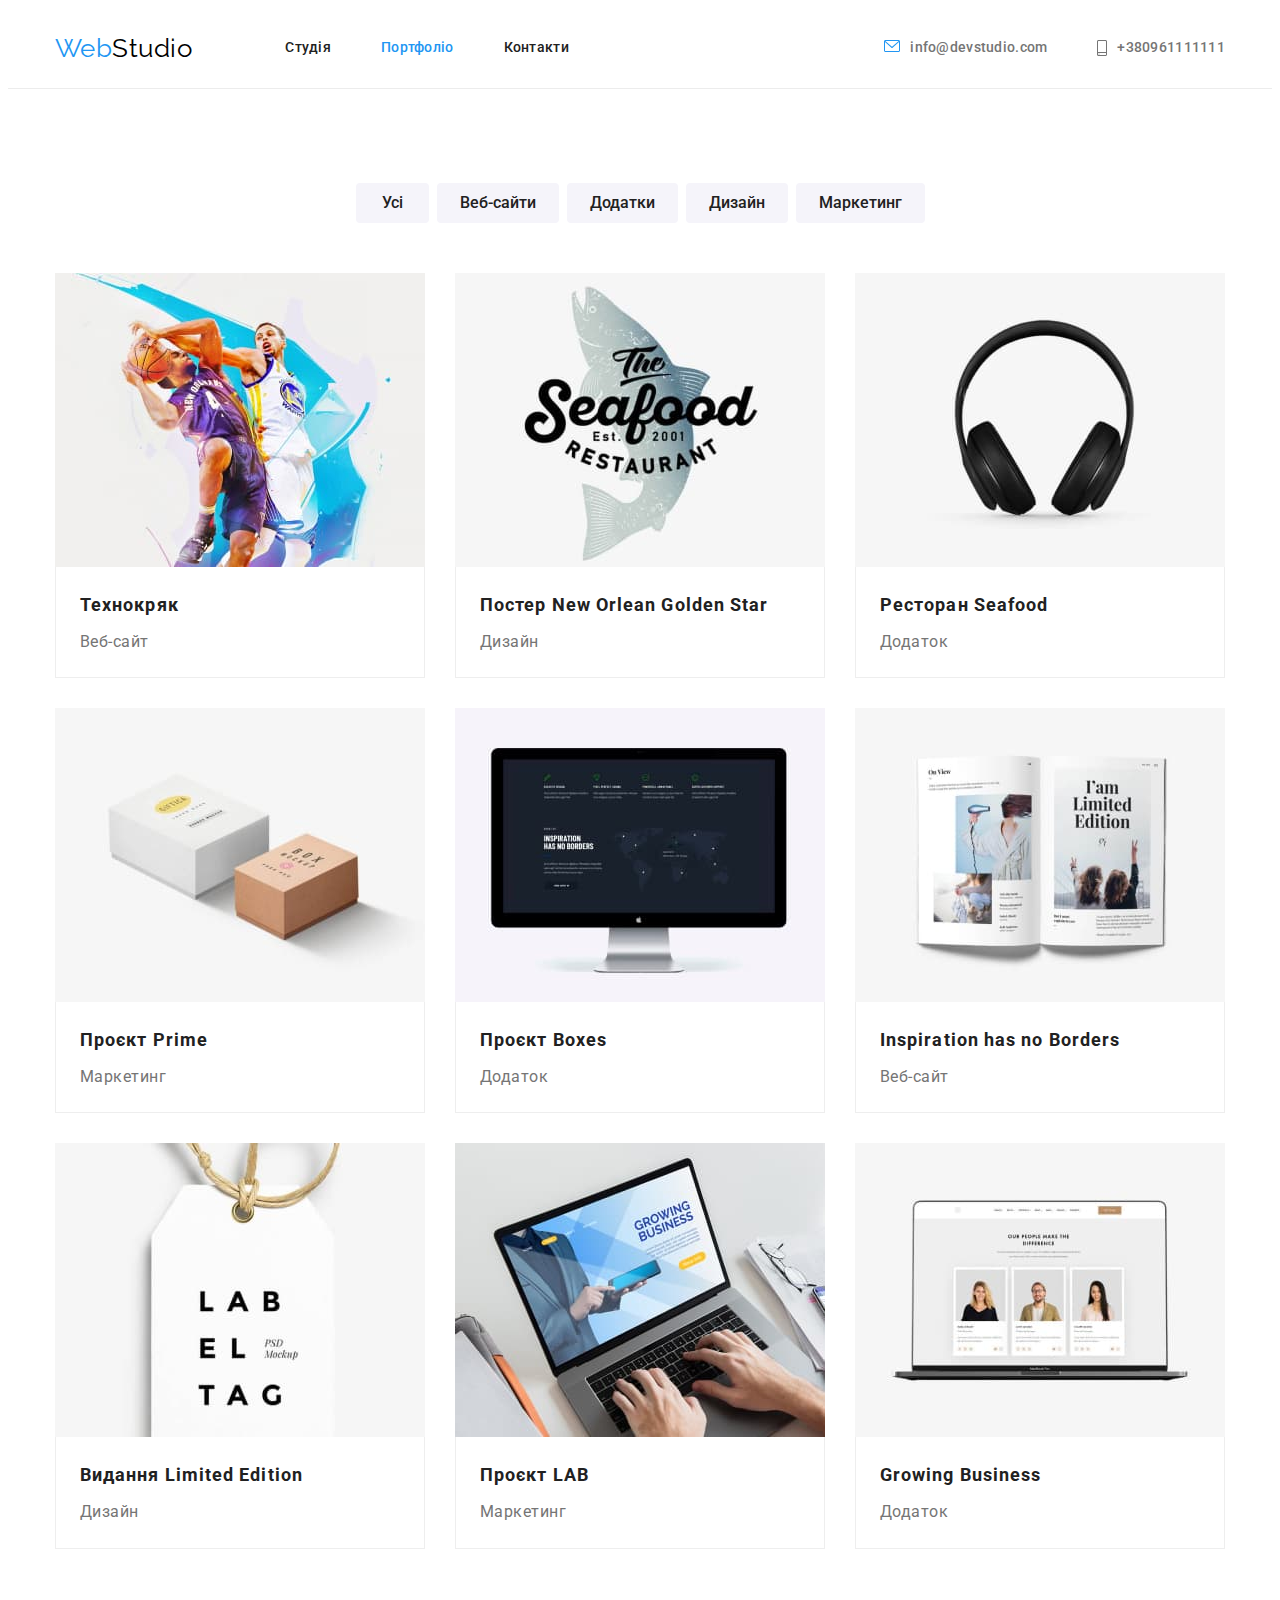
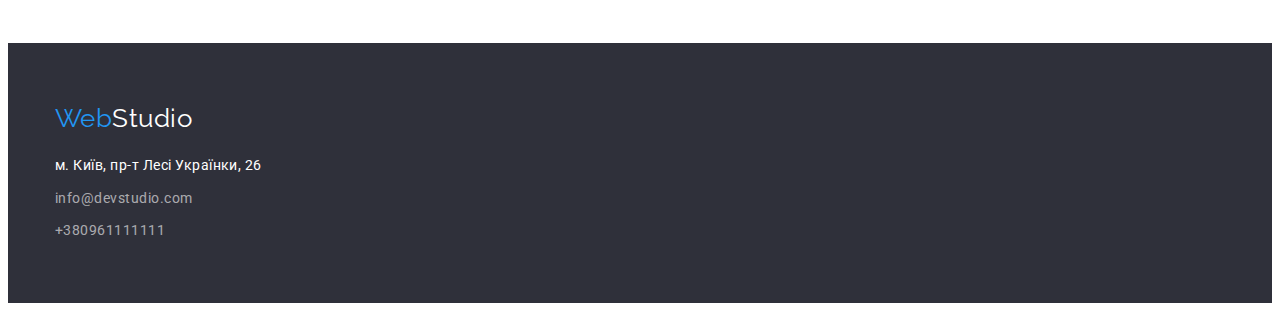
==== portfolio.html @ 6c6a5b40 "homework4 fix1" ====
<!DOCTYPE html>
<html lang="en">
  <head>
    <meta charset="UTF-8" />
    <meta http-equiv="X-UA-Compatible" content="IE=edge" />
    <meta name="viewport" content="width=device-width, initial-scale=1.0" />
    <title>Document</title>
    <link rel="preconnect" href="https://fonts.googleapis.com" />
    <link rel="preconnect" href="https://fonts.gstatic.com" crossorigin />
    <link
      href="https://fonts.googleapis.com/css2?family=Raleway:wght@700&family=Roboto:wght@400;500;700;900&display=swap"
      rel="stylesheet"
    />
    <link
      rel="stylesheet"
      href="https://cdnjs.cloudflare.com/ajax/libs/modern-normalize/1.1.0/modern-normalize.min.css"
      integrity="sha512-wpPYUAdjBVSE4KJnH1VR1HeZfpl1ub8YT/NKx4PuQ5NmX2tKuGu6U/JRp5y+Y8XG2tV+wKQpNHVUX03MfMFn9Q=="
      crossorigin="anonymous"
      referrerpolicy="no-referrer"
    />
    <link rel="stylesheet" href="./css/styles.css" />
  </head>
  <body>
    <header>
      <div class="container header-box">
        <nav class="flex-nav">
          <a href="" class="logo2"><span class="logo">Web</span>Studio</a>
          <ul class="site-nav list">
            <li class="item">
              <a href="./index.html" class="link">Студія</a>
            </li>
            <li class="item">
              <a href="./portfolio.html" class="link current">Портфоліо</a>
            </li>
            <li class="item"><a href="" class="link">Контакти</a></li>
          </ul>
        </nav>
        <ul class="contacts list">
          <li class="item">
            <a href="mailto:info@devstudio.com" class="contacts-link"
              >info@devstudio.com</a
            >
          </li>
          <li class="item">
            <a href="tel:+380961111111" class="contacts-link tel">+380961111111</a>
          </li>
        </ul>
      </div>
    </header>
    <main>
      <section class="section3">
        <div class="container">
          <h1 class="visually-hidden">Portfolio</h1>
          <ul class="section3-buttons list">
            <li class="item">
              <button type="button" class="section3-button">Усі</button>
            </li>
            <li class="item">
              <button type="button" class="section3-button">Веб-сайти</button>
            </li>
            <li class="item">
              <button type="button" class="section3-button">Додатки</button>
            </li>
            <li class="item">
              <button type="button" class="section3-button">Дизайн</button>
            </li>
            <li class="item">
              <button type="button" class="section3-button">Маркетинг</button>
            </li>
          </ul>
          <ul class="section3-cards list">
            <li class="item">
              <a href="" class="section3-link"
                ><img src="./images/img5/img1.jpg" alt="ноутбук" width="370" />
                <div class="section3-paddings">
                <h2 class="section3-title">Технокряк</h2>
                <p class="section3-text">Веб-сайт</p></a
              >
              </div>
            </li>
            <li class="item">
              <a href="" class="section3-link"
                ><img
                  src="./images/img5/img2.jpg"
                  alt="баскетбол"
                  width="370"
                />
                 <div class="section3-paddings">
                <h2 class="section3-title">Постер New Orlean Golden Star</h2>
                <p class="section3-text">Дизайн</p></a>
                </div>
            </li>
            <li class="item">
              <a href="" class="section3-link"
                ><img
                  src="./images/img5/img3.jpg"
                  alt="назва ресторану"
                  width="370"
                />
                 <div class="section3-paddings">
                <h2 class="section3-title">Ресторан Seafood</h2>
                <p class="section3-text">Додаток</p></a
              >
              </div>
            </li>
            <li class="item">
              <a href="" class="section3-link"
                ><img
                  src="./images/img5/img4.jpg"
                  alt="навушники"
                  width="370"
                />
                <div class="section3-paddings">
                <h2 class="section3-title">Проєкт Prime</h2>
                <p class="section3-text">Маркетинг</p></a
              >
              </div>
            </li>
            <li class="item">
              <a href="" class="section3-link"
                ><img src="./images/img5/img5.jpg" alt="коробки" width="370" />
                 <div class="section3-paddings">
                <h2 class="section3-title">Проєкт Boxes</h2>
                <p class="section3-text">Додаток</p></a
              >
              </div>
            </li>
            <li class="item">
              <a href="" class="section3-link"
                ><img src="./images/img5/img6.jpg" alt="монітор" width="370" />
                <div class="section3-paddings">
                <h2 class="section3-title">Inspiration has no Borders</h2>
                <p class="section3-text">Веб-сайт</p></a
              >
              </div>
            </li>
            <li class="item">
              <a href="" class="section3-link"
                ><img src="./images/img5/img7.jpg" alt="журнал" width="370" />
                 <div class="section3-paddings">
                <h2 class="section3-title">Видання Limited Edition</h2>
                <p class="section3-text">Дизайн</p></a
              >
              </div>
            </li>
            <li class="item">
              <a href="" class="section3-link"
                ><img src="./images/img5/img8.jpg" alt="бірка" width="370" />
                  <div class="section3-paddings">
                <h2 class="section3-title">Проєкт LAB</h2>
                <p class="section3-text">Маркетинг</p></a
              >
              </div>
            </li>
            <li class="item">
              <a href="" class="section3-link"
                ><img
                  src="./images/img5/img9.jpg"
                  alt="руки друкують"
                  width="370"
                />
                  <div class="section3-paddings">
                <h2 class="section3-title">Growing Business</h2>
                <p class="section3-text">Додаток</p></a
              >
              </div>
            </li>
          </ul>
        </div>
      </section>
    </main>
    <footer class="footer">
      <div class="container">
        <a href="" class="logo1"><span class="logo">Web</span>Studio</a>
        <address>
          <ul class="footer-list list">
            <li><p class="footer-text">м. Київ, пр-т Лесі Українки, 26</p></li>
            <li>
              <a href="mailto:info@devstudio.com" class="footer-mail"
                >info@devstudio.com</a
              >
            </li>
            <li>
              <a href="tel:+380961111111" class="footer-tel">+380961111111</a>
            </li>
          </ul>
        </address>
      </div>
    </footer>
  </body>
</html>
---- css/styles.css ----
html {
   box-sizing: border-box;
}
*,
*::before,
*::after {
   box-sizing: inherit;
}
.container {
   width: 1200px;
   padding-right: 15px;
   padding-left: 15px;
margin-left: auto;
margin-right: auto;
  
}

:root {
--primary-bc-color: #2F303A ;
--secondary-bc-color: #F5F5F5;
--third-bc-color: #F5F4FA;
--fourth-bc-color: #FFFFFF;
--primary-text-color: #212121;
--secondary-text-color: #757575;
--third-text-color: #FFFFFF;
--accent-color: #2196F3; }

body {
font-family: Roboto, sans-serif;
letter-spacing: 0.03em;
}
header {
    background-color: var(--fourth-bc-color) ; 
   border-bottom: 1px solid #ECECEC;
}
.header-box {
   display: flex;
   justify-content: space-between;
}
img {
   display: block;
   max-width: 100%;
   height: auto;
}

 .list  {
    list-style: none;
    margin: 0;
    padding: 0;
   }


 .button {
 color: var(--third-text-color);
background-color: var(--accent-color);
font-size: 16px;
 line-height: 1.9;
letter-spacing: 0.06em;
font-weight: 700;
padding: 10px 32px;
min-width: 216px;
border-radius: 4px;


 }
 .button {
   font-family: inherit;
  
 }
 .button:hover,
 .button:focus {
   color: black;
 }

 
 .site-nav {
   margin: 0;
   display: flex;
 
}
  .site-nav .item:not(:first-child) {
   margin-left: 50px;
  }
.site-nav .item:first-child {
   margin-left: 93px;
}
     
.site-nav .link.current {
    color: var(--accent-color);
 }
 
.site-nav .link {
   color: var(--primary-text-color);
   text-decoration: none;
   font-size: 14px;
   line-height: 1.14;
   letter-spacing: 0.02em;
   font-weight: 500;
   display: flex;
   padding-top: 32px;
   padding-bottom: 32px;

   }

.flex-nav {
   display: flex;
   align-items: center;
 
}
 
 .site-nav .link:hover,
.site-nav .link:focus
 {
color: var(--accent-color)
}
.contacts {
   display: flex;
}
 
.contacts .item + .item {
margin-left: 50px;
}

.contacts-link {
   display: flex;
   color: var(--secondary-text-color);
   text-decoration: none;
   font-size: 14px;
    line-height: 1.14;
    letter-spacing: 0.02em;
   font-weight: 500;
 padding-top:  32px;
 padding-bottom: 32px;
}

.contacts-link:hover,
.contacts-link:focus {
   color: var(--accent-color)
}
.contacts-link::before {
   content: '';
   width: 16px;
   height: 12px;
   margin-right: 10px;
   background-image: url(../images/envelope1.svg);
   background-size: contain;
}
.contacts-link.tel::before {
   content: '';
      width: 10px;
      height: 16px;
      margin-right: 10px;
      background-image: url(../images/smartphone.svg);
      background-size: contain;
   }
.logo {
 color: var(--accent-color);
 font-family: Raleway, sans-serif;
 text-decoration: none;
 font-size: 26px;
 line-height: 1.19;


}
.logo2 {
   color: #000;
   font-family: Raleway,sans-serif; 
   text-decoration: none;
   font-size: 26px;
   line-height: 1.19;
   padding-top: 24px ;
   padding-bottom: 24px;
   
  
 
}
.section1 {
   background-color: var(--primary-bc-color);
   text-align: center;
   padding-top: 200px;
      padding-bottom: 200px;
   }
.section1 {
   background-color: var(--primary-bc-color);
   max-width: 1600px;
   min-height: 600px;
   margin-left: auto;
   margin-right: auto;
   background-image: linear-gradient(to right, rgba(47, 48, 58, 0.4)
   rgba(47, 48, 58, 0.4));
   background-image: url(../images/Img6.jpg);
   background-repeat: no-repeat;
   background-position: center;
   background-size: cover;
}

   .section1-title {
  color: var(--third-text-color);
   font-size: 44px;
   line-height: 1.4;
   letter-spacing: 0.06em;
    text-transform: uppercase;
   font-weight: 900;
   margin-top: 0;
   margin-bottom: 30px;
   width: 700px;
   margin-left: auto;
   margin-right: auto;
  
  
   }
.section {
  background-color: var(--fourth-bc-color);
  padding-top: 94px;
padding-bottom: 94px;
}
.section.work {
   padding-top: 0;
}

.section-list {
   display: flex;
margin-top: 0;
margin-bottom: 0;

}
.section-list .item:not(:last-child) {
   margin-right: 30px;
}
.section-title {
   color: var(--primary-text-color);
   font-size: 36px;
   line-height: 1.17;
   text-align: center;
   font-weight: 700;
   text-align: center;
   margin-top: 0;
   margin-bottom: 50px;
}

.section-list1 {
   display: flex;
   margin-top: 0;
   margin-bottom: 0;
}

.section-list1 .item:not(:last-child) {
   margin-right: 30px;
}

.organization {
display: flex;
gap: 30px;
margin-bottom: 30px;
}
.organization-item {
width: calc((100%-90px)/4);
}
.organization-link {
display: block;
width: 270px;
height: 120px;
background-color: var(--third-bc-color);
border-radius: 4px;
}
.section-title1 {
  font-size: 14px;
    line-height: 1.14;
  text-transform: uppercase;
  margin-top: 0;
  margin-bottom: 10px;
  }    
      

    

.section-text {
   color: var(--secondary-text-color);
  font-size: 14px;
   line-height: 1.7;
  margin-top: 0;
  margin-bottom: 0;
   
    }

.section2 {
   background-color: var(--third-bc-color);
   padding-top: 94px;
   padding-bottom: 94px;
   
}
.section2-title {
   color: var(--primary-text-color);
   font-size: 36px;
   line-height: 1.17;
   text-align: center;
   font-weight: 700;
   text-align: center;
   margin-top: 0;
   margin-bottom: 50px;
}


.section2-team {
   color: var(--primary-text-color);
  font-size: 16px;
   line-height: 1.19;
   font-weight: 500;
   margin-top: 0;
    margin-bottom: 10px;
}
.section2-list > li {
   background-color: var(--fourth-bc-color);
}
.section2-list {
   display: flex;
   margin-top: 0;
   margin-bottom: 0;
}
.section2-list .item:not(:last-child) {
   margin-right: 30px;
}
.section2-text {
   color: var(--secondary-text-color);
   font-size: 16px;
   line-height: 1.19;
   margin-top: 0;
   margin-bottom: 0;
   
   }
 
.footer {
   background-color: var(--primary-bc-color);
padding-top: 60px;
padding-bottom: 60px;

}
.section2-hero {
   text-align: center;
   padding-top: 30px;
   padding-bottom: 30px;
   border-radius: 0px 0px 4px 4px;
   box-shadow: 0px 4px 4px rgba(0, 0, 0, 0.25);
}
  


.logo1 {
   display: inline-block;
   color: var(--third-text-color);
   font-family: Raleway, sans-serif;
      text-decoration: none;
      font-size: 26px;
       line-height: 1.19;
       margin-bottom: 20px;
       }

  .footer-text {
   color: var(--third-text-color);
  font-size: 14px;
   line-height: 1.7;
   font-style: normal;
   margin-top: 0;
 margin-bottom: 9px;
   
   }
.footer-mail {
   display: inline-block;
   color: rgba(255, 255, 255, 0.6);
    font-size: 14px;
    line-height: 1.7;
   text-decoration: none;
   font-style: normal;
   margin-bottom: 9px;
   
}
.footer-tel {
  display: inline-block;
   color: rgba(255, 255, 255, 0.6);
    font-size: 14px;
   line-height: 1.7;
   text-decoration: none;
   font-style: normal;

  }
.footer-mail:hover,
.footer-mail:focus {
   color: var(--accent-color);
  
}
.footer-tel:hover,
.footer-tel:focus {
   color: var(--accent-color)
}

.section3 {
   background-color: var(--fourth-bc-color);
   padding-top: 94px;
   padding-bottom: 94px;
}

.section3 .visually-hidden {
   position: absolute;
      white-space: nowrap;
      width: 1px;
      height: 1px;
      overflow: hidden;
      border: 0;
      padding: 0;
      clip: rect(0 0 0 0);
      clip-path: inset(50%);
      margin: -1px;
}
.section3-button {
font-family: inherit;
}
.section3-buttons {
   display: flex;
   justify-content: center;
}
.section3-buttons .item:not(:last-child) {
   margin-right: 8px;
}
.section3-button {
   color: var(--primary-text-color);
   background-color: var(--third-bc-color);
   font-size: 16px;
   line-height: 1.6;
   font-weight: 500;
   padding: 6px  22px;
   border-radius: 4px;
   min-width: 73px;
  border-style: none;
border: 1px solid transparent
   }
.section3-button:hover,
.section3-button:focus {
   color: var(--third-text-color);
   background-color: var(--accent-color);
}

 .section3-cards {
   margin-top: 0;
   margin-bottom: 0;

}
.section3-cards {
   display: flex;
   flex-wrap: wrap;
  }
.section3-cards .item {
   width: 370px;
   margin-right: 30px;
   margin-bottom: 30px;

}

.section3-cards .item:nth-child(3n) {
   margin-right: 0;
}
.section3-cards .item:nth-last-child(-n+3) {
   margin-bottom: 0;
}

.section3-buttons {
   margin-top: 0;
   margin-bottom: 50px;
}
.section3-title {
   color: var(--primary-text-color);
   font-size: 18px;
   line-height: 2;
   letter-spacing: 0.06em;
   margin-top: 0;
   margin-bottom: 4px;
    }

    .section3-text {
   color: var(--secondary-text-color);
   font-size: 16px;
   line-height: 1.9;
   margin-top: 0;
   margin-bottom: 0;
      }
 
 .section3-link {
   text-decoration: none;
}
.section3-paddings {
   padding: 20px 24px;
   border-right: 1px solid #EEEEEE;
   border-bottom: 1px solid #EEEEEE;
   border-left: 1px solid #EEEEEE;
}
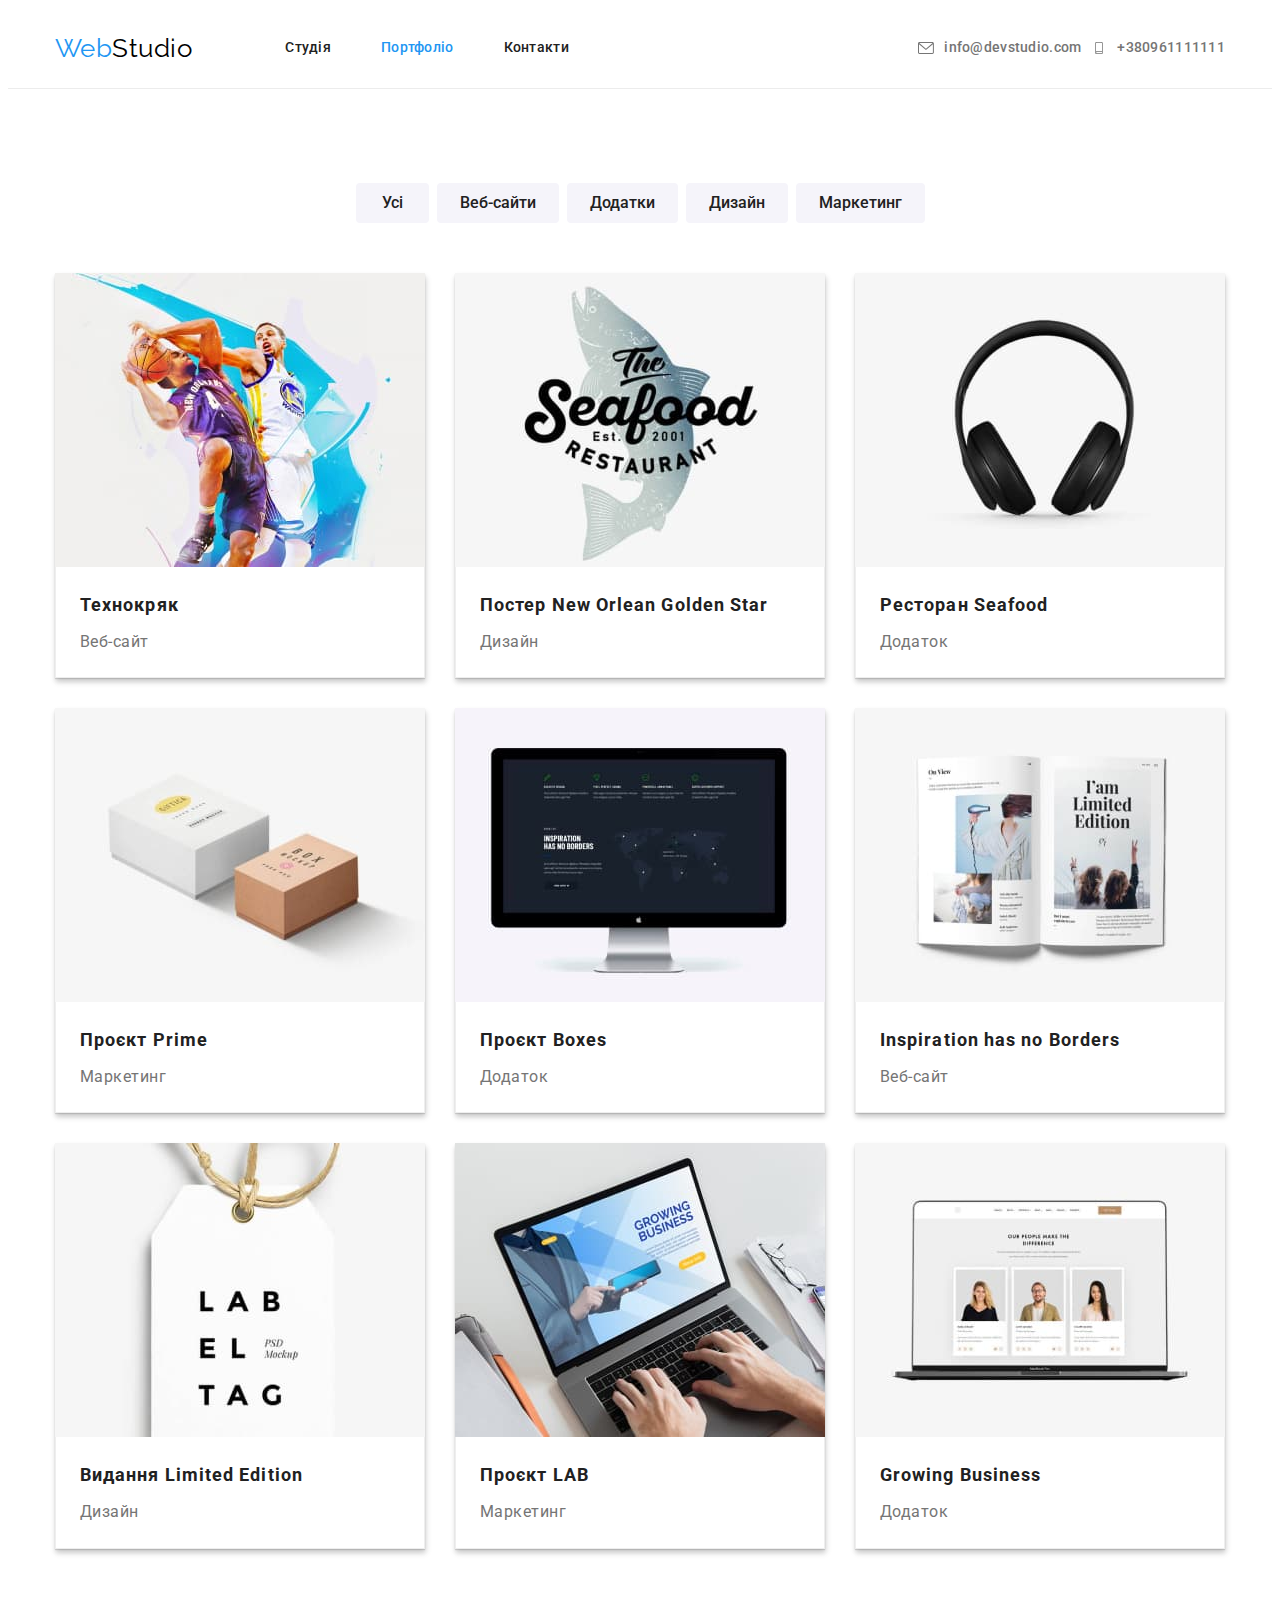
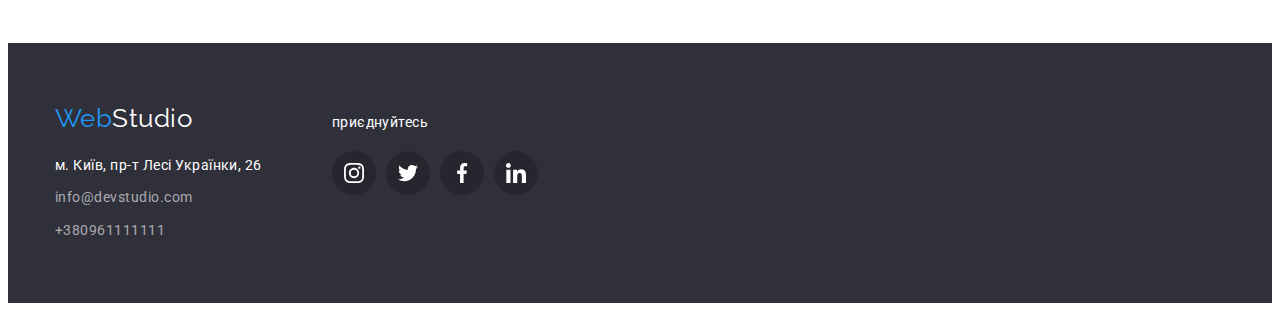
==== commit 1b4a1b9a: "homework4 fix4" ====
--- a/portfolio.html
+++ b/portfolio.html
@@ -36,11 +36,17 @@
           </ul>
         </nav>
         <ul class="contacts list">
+           <svg class="contact-icon" width="16" height="12">
+              <use href="./images/symbol-defs.svg#icon-envelope"></use>
+            </svg>
           <li class="item">
             <a href="mailto:info@devstudio.com" class="contacts-link"
               >info@devstudio.com</a
             >
           </li>
+            <svg class="contact-icon" width="16" height="12">
+              <use href="./images/symbol-defs.svg#icon-smartphone1"></use>
+            </svg>
           <li class="item">
             <a href="tel:+380961111111" class="contacts-link tel">+380961111111</a>
           </li>
@@ -170,7 +176,8 @@
       </section>
     </main>
     <footer class="footer">
-      <div class="container">
+      <div class="container soc-footer">
+        <div>
         <a href="" class="logo1"><span class="logo">Web</span>Studio</a>
         <address>
           <ul class="footer-list list">
@@ -184,7 +191,29 @@
               <a href="tel:+380961111111" class="footer-tel">+380961111111</a>
             </li>
           </ul>
-        </address>
+         </address>
+        </div>
+         <div>
+          <p class="footer-text2">приєднуйтесь</p>
+          <ul class="soc-list2 list">
+            <li class="soc-item2"><a href="" class="soc-link2"> <svg class="soc-icon2" width="20" height="20">
+                        <use
+                          href="./images/symbol-defs.svg#icon-instagram"
+                        ></use></svg></a></li>
+            <li class="soc-item2"><a href="" class="soc-link2"><svg class="soc-icon2" width="20" height="20">
+                        <use
+                          href="./images/symbol-defs.svg#icon-twitter"
+                        ></use></svg></a></li>
+            <li class="soc-item2"><a href="" class="soc-link2"><svg class="soc-icon2" width="20" height="20">
+                        <use
+                          href="./images/symbol-defs.svg#icon-facebook"
+                        ></use></svg></a></li>
+            <li class="soc-item2"><a href="" class="soc-link2"><svg class="soc-icon2" width="20" height="20">
+                        <use
+                          href="./images/symbol-defs.svg#icon-linkedin"
+                        ></use></svg></a></li>
+          </ul>
+          </div>
       </div>
     </footer>
   </body>
--- a/css/styles.css
+++ b/css/styles.css
@@ -59,8 +59,9 @@
 font-weight: 700;
 padding: 10px 32px;
 min-width: 216px;
+border: none;
 border-radius: 4px;
-
+cursor: pointer;
 
  }
  .button {
@@ -115,12 +116,18 @@
 }
 .contacts {
    display: flex;
-}
- 
+   align-items: center;
+   gap: 10px;
+}
 .contacts .item + .item {
 margin-left: 50px;
 }
-
+.contact-icon {
+   fill: #757575;
+}
+.contact-icon:hover {
+fill: var(--accent-color);
+}
 .contacts-link {
    display: flex;
    color: var(--secondary-text-color);
@@ -131,28 +138,19 @@
    font-weight: 500;
  padding-top:  32px;
  padding-bottom: 32px;
-}
+
+}
+
 
 .contacts-link:hover,
 .contacts-link:focus {
-   color: var(--accent-color)
-}
-.contacts-link::before {
-   content: '';
-   width: 16px;
-   height: 12px;
-   margin-right: 10px;
-   background-image: url(../images/envelope1.svg);
-   background-size: contain;
-}
-.contacts-link.tel::before {
-   content: '';
-      width: 10px;
-      height: 16px;
-      margin-right: 10px;
-      background-image: url(../images/smartphone.svg);
-      background-size: contain;
-   }
+ color: var(--accent-color);
+ 
+ 
+}
+
+
+
 .logo {
  color: var(--accent-color);
  font-family: Raleway, sans-serif;
@@ -181,12 +179,11 @@
       padding-bottom: 200px;
    }
 .section1 {
-   background-color: var(--primary-bc-color);
-   max-width: 1600px;
+    max-width: 1600px;
    min-height: 600px;
    margin-left: auto;
    margin-right: auto;
-   background-image: linear-gradient(to right, rgba(47, 48, 58, 0.4)
+   background-image: linear-gradient(to right, rgba(47, 48, 58, 0.4),
    rgba(47, 48, 58, 0.4));
    background-image: url(../images/Img6.jpg);
    background-repeat: no-repeat;
@@ -254,10 +251,12 @@
 margin-bottom: 30px;
 }
 .organization-item {
-width: calc((100%-90px)/4);
-}
-.organization-link {
-display: block;
+flex-basis: calc((100%-90px)/4);
+}
+.organization-item {
+display: flex;
+justify-content: center;
+align-items: center;
 width: 270px;
 height: 120px;
 background-color: var(--third-bc-color);
@@ -289,6 +288,31 @@
    padding-bottom: 94px;
    
 }
+.soc-list {
+display: flex;
+   gap: 10px;
+   margin-top: 16px;
+   justify-content: center;
+}
+
+.soc-link {
+display: flex;
+width: 44px;
+ height: 44px;
+border-radius: 50px;
+align-items: center;
+justify-content: center;
+color: #AFB1B8;
+}
+.soc-icon {
+   fill: currentColor;
+}
+.soc-link:hover,
+.soc-link:focus {
+   background-color: var(--accent-color);
+   color: #FFFFFF;
+}
+
 .section2-title {
    color: var(--primary-text-color);
    font-size: 36px;
@@ -326,15 +350,76 @@
    line-height: 1.19;
    margin-top: 0;
    margin-bottom: 0;
+   }
+   .section .clients {
+      padding-top: 0;
+}
+.clients-list {
+display: flex;
+gap: 30px;
+}
+ .clients-item {
+  flex-basis: calc((100% - 150px) / 6);
+ }
+  .clients-link {
+   display: flex;
+      justify-content: center;
+      align-items: center;
+      width: 170px;
+      height: 92px;
+      border: 1px solid #AFB1B8;
+      border-radius: 4px;
+     color: #AFB1B8;
+  }
+.clients-icon {
+   fill: currentColor;
+}
+.clients-link:hover,
+.clients-link:focus {
+border-color: var(--accent-color);
+color: var(--accent-color);
+}
+
+
    
-   }
- 
+
+  
+
 .footer {
-   background-color: var(--primary-bc-color);
+ background-color: var(--primary-bc-color);
 padding-top: 60px;
 padding-bottom: 60px;
 
 }
+
+.soc-footer {
+   display: flex;
+   align-items: baseline;
+   gap: 70px;
+}
+
+
+.soc-list2 {
+display: flex;
+gap: 10px;
+
+}
+.soc-link2 {
+   display: flex;
+width: 44px;
+   height: 44px;
+margin-top: 20px;
+border-radius: 50px;
+fill: var(--third-text-color);
+background-color: rgba(0, 0, 0, 0.2);
+justify-content: center;
+align-items: center;
+}
+.soc-link2:hover,
+.soc-link2:focus {
+background-color: var(--accent-color);
+}
+
 .section2-hero {
    text-align: center;
    padding-top: 30px;
@@ -342,10 +427,7 @@
    border-radius: 0px 0px 4px 4px;
    box-shadow: 0px 4px 4px rgba(0, 0, 0, 0.25);
 }
-  
-
-
-.logo1 {
+  .logo1 {
    display: inline-block;
    color: var(--third-text-color);
    font-family: Raleway, sans-serif;
@@ -362,8 +444,18 @@
    font-style: normal;
    margin-top: 0;
  margin-bottom: 9px;
-   
-   }
+   }
+   .footer-text2 {
+      color: var(--third-text-color);
+     font-size: 14px;
+      line-height: 1.14;
+      font-style: normal;
+      letter-spacing: 0.03em;
+      margin-top: 0;
+      margin-bottom: 0;
+    
+   }
+ 
 .footer-mail {
    display: inline-block;
    color: rgba(255, 255, 255, 0.6);
@@ -485,10 +577,14 @@
  
  .section3-link {
    text-decoration: none;
+   
 }
 .section3-paddings {
    padding: 20px 24px;
    border-right: 1px solid #EEEEEE;
    border-bottom: 1px solid #EEEEEE;
    border-left: 1px solid #EEEEEE;
-}+   }
+   .section3-cards .item {
+      box-shadow: 0px 1px 1px rgba(0, 0, 0, 0.12), 0px 4px 4px rgba(0, 0, 0, 0.06), 1px 4px 6px rgba(0, 0, 0, 0.16);
+   }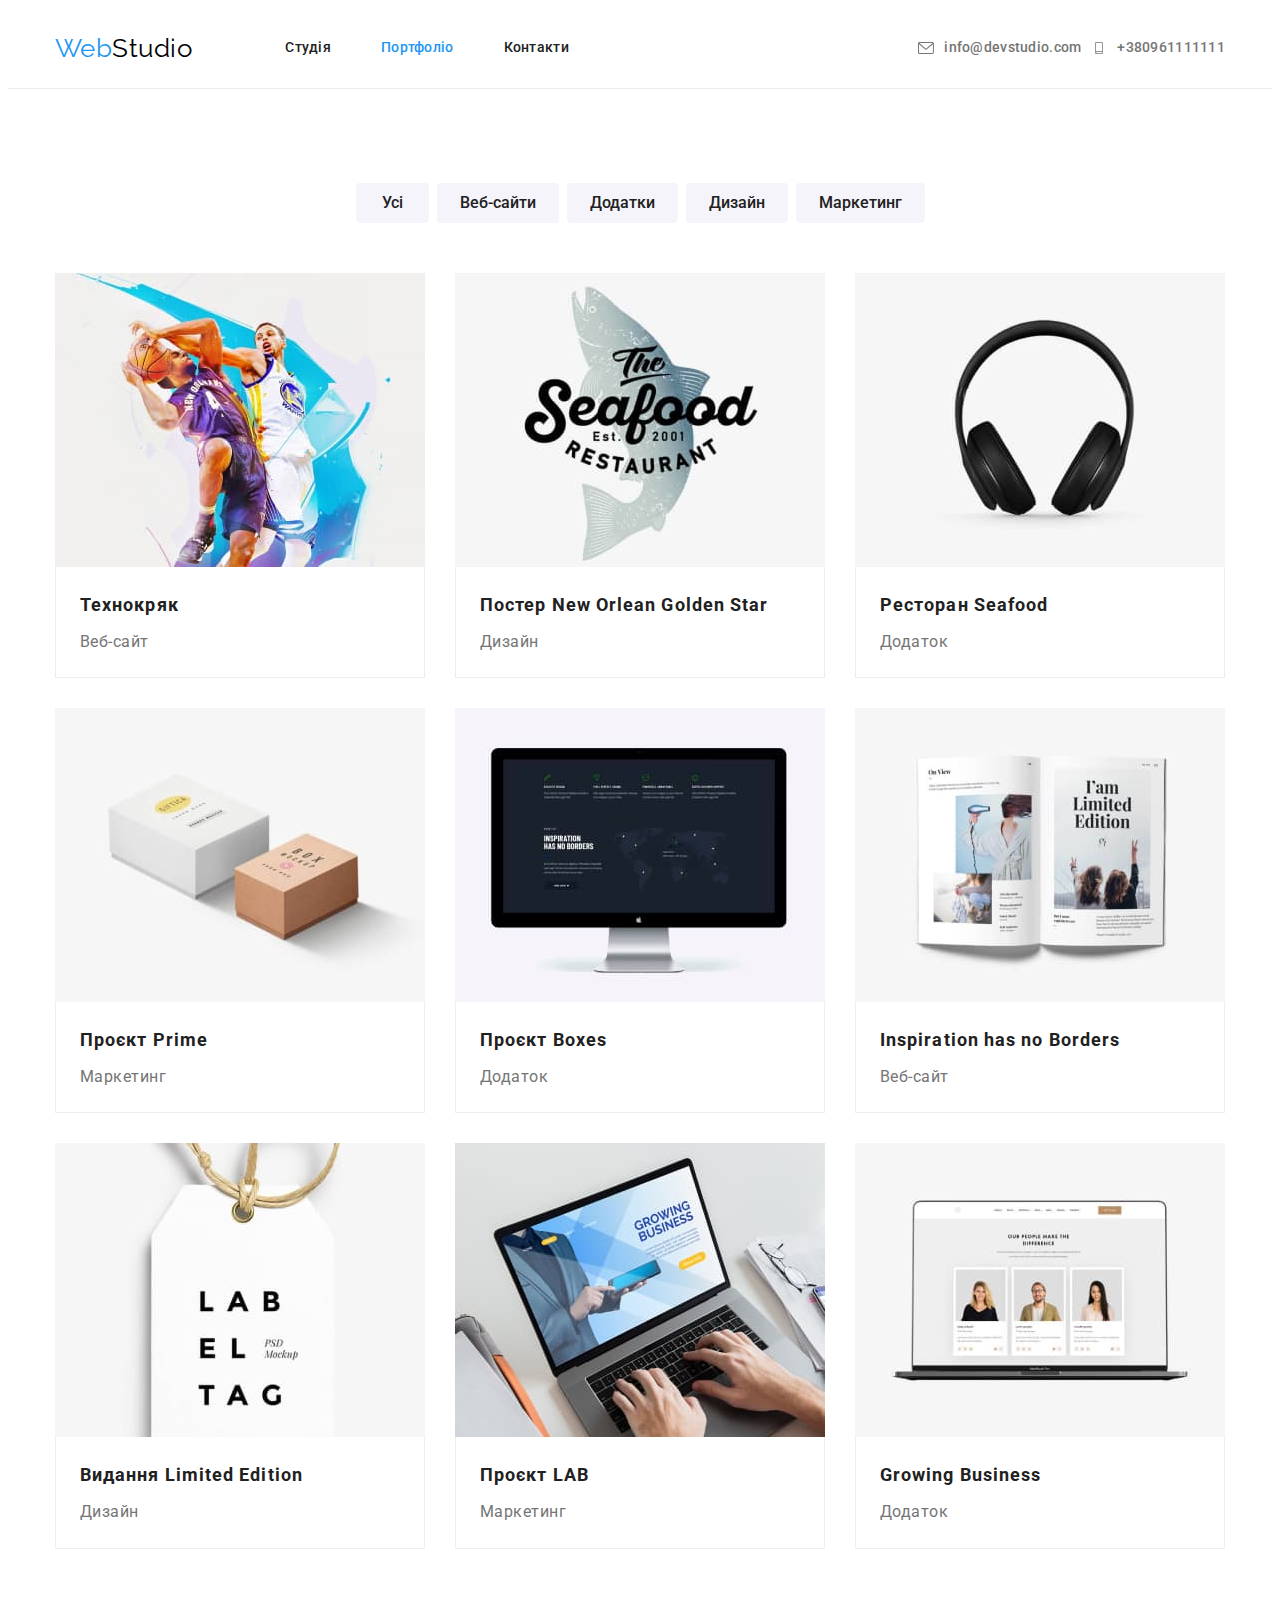
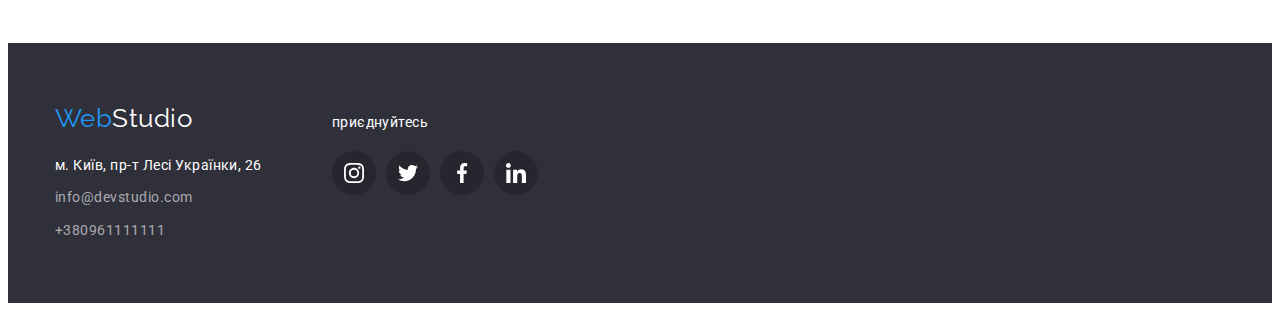
==== commit c613c366: "homework4 fix5" ====
--- a/portfolio.html
+++ b/portfolio.html
@@ -80,9 +80,8 @@
                 ><img src="./images/img5/img1.jpg" alt="ноутбук" width="370" />
                 <div class="section3-paddings">
                 <h2 class="section3-title">Технокряк</h2>
-                <p class="section3-text">Веб-сайт</p></a
-              >
-              </div>
+                <p class="section3-text">Веб-сайт</p>
+              </div></a>
             </li>
             <li class="item">
               <a href="" class="section3-link"
@@ -93,8 +92,8 @@
                 />
                  <div class="section3-paddings">
                 <h2 class="section3-title">Постер New Orlean Golden Star</h2>
-                <p class="section3-text">Дизайн</p></a>
-                </div>
+                <p class="section3-text">Дизайн</p>
+                </div></a>
             </li>
             <li class="item">
               <a href="" class="section3-link"
@@ -105,9 +104,8 @@
                 />
                  <div class="section3-paddings">
                 <h2 class="section3-title">Ресторан Seafood</h2>
-                <p class="section3-text">Додаток</p></a
-              >
-              </div>
+                <p class="section3-text">Додаток</p>
+              </div></a>
             </li>
             <li class="item">
               <a href="" class="section3-link"
@@ -118,45 +116,40 @@
                 />
                 <div class="section3-paddings">
                 <h2 class="section3-title">Проєкт Prime</h2>
-                <p class="section3-text">Маркетинг</p></a
-              >
-              </div>
+                <p class="section3-text">Маркетинг</p>
+              </div></a>
             </li>
             <li class="item">
               <a href="" class="section3-link"
                 ><img src="./images/img5/img5.jpg" alt="коробки" width="370" />
                  <div class="section3-paddings">
                 <h2 class="section3-title">Проєкт Boxes</h2>
-                <p class="section3-text">Додаток</p></a
-              >
-              </div>
+                <p class="section3-text">Додаток</p>
+              </div></a>
             </li>
             <li class="item">
               <a href="" class="section3-link"
                 ><img src="./images/img5/img6.jpg" alt="монітор" width="370" />
                 <div class="section3-paddings">
                 <h2 class="section3-title">Inspiration has no Borders</h2>
-                <p class="section3-text">Веб-сайт</p></a
-              >
-              </div>
+                <p class="section3-text">Веб-сайт</p>
+              </div></a>
             </li>
             <li class="item">
               <a href="" class="section3-link"
                 ><img src="./images/img5/img7.jpg" alt="журнал" width="370" />
                  <div class="section3-paddings">
                 <h2 class="section3-title">Видання Limited Edition</h2>
-                <p class="section3-text">Дизайн</p></a
-              >
-              </div>
+                <p class="section3-text">Дизайн</p>
+              </div></a>
             </li>
             <li class="item">
               <a href="" class="section3-link"
                 ><img src="./images/img5/img8.jpg" alt="бірка" width="370" />
                   <div class="section3-paddings">
                 <h2 class="section3-title">Проєкт LAB</h2>
-                <p class="section3-text">Маркетинг</p></a
-              >
-              </div>
+                <p class="section3-text">Маркетинг</p>
+              </div></a>
             </li>
             <li class="item">
               <a href="" class="section3-link"
@@ -167,9 +160,8 @@
                 />
                   <div class="section3-paddings">
                 <h2 class="section3-title">Growing Business</h2>
-                <p class="section3-text">Додаток</p></a
-              >
-              </div>
+                <p class="section3-text">Додаток</p>
+              </div></a>
             </li>
           </ul>
         </div>
--- a/css/styles.css
+++ b/css/styles.css
@@ -179,13 +179,12 @@
       padding-bottom: 200px;
    }
 .section1 {
-    max-width: 1600px;
+   max-width: 1600px;
    min-height: 600px;
    margin-left: auto;
    margin-right: auto;
    background-image: linear-gradient(to right, rgba(47, 48, 58, 0.4),
-   rgba(47, 48, 58, 0.4));
-   background-image: url(../images/Img6.jpg);
+   rgba(47, 48, 58, 0.4)), url(../images/Img6.jpg);
    background-repeat: no-repeat;
    background-position: center;
    background-size: cover;
@@ -251,7 +250,7 @@
 margin-bottom: 30px;
 }
 .organization-item {
-flex-basis: calc((100%-90px)/4);
+flex-basis: calc((100% - 90px) / 4);
 }
 .organization-item {
 display: flex;
@@ -576,15 +575,17 @@
       }
  
  .section3-link {
+   display: block;
    text-decoration: none;
-   
-}
+   }
+   .section3-link:hover {
+      box-shadow: 0px 1px 1px rgba(0, 0, 0, 0.12), 0px 4px 4px rgba(0, 0, 0, 0.06), 1px 4px 6px rgba(0, 0, 0, 0.16);
+
+   }
 .section3-paddings {
    padding: 20px 24px;
    border-right: 1px solid #EEEEEE;
    border-bottom: 1px solid #EEEEEE;
    border-left: 1px solid #EEEEEE;
    }
-   .section3-cards .item {
-      box-shadow: 0px 1px 1px rgba(0, 0, 0, 0.12), 0px 4px 4px rgba(0, 0, 0, 0.06), 1px 4px 6px rgba(0, 0, 0, 0.16);
-   }+  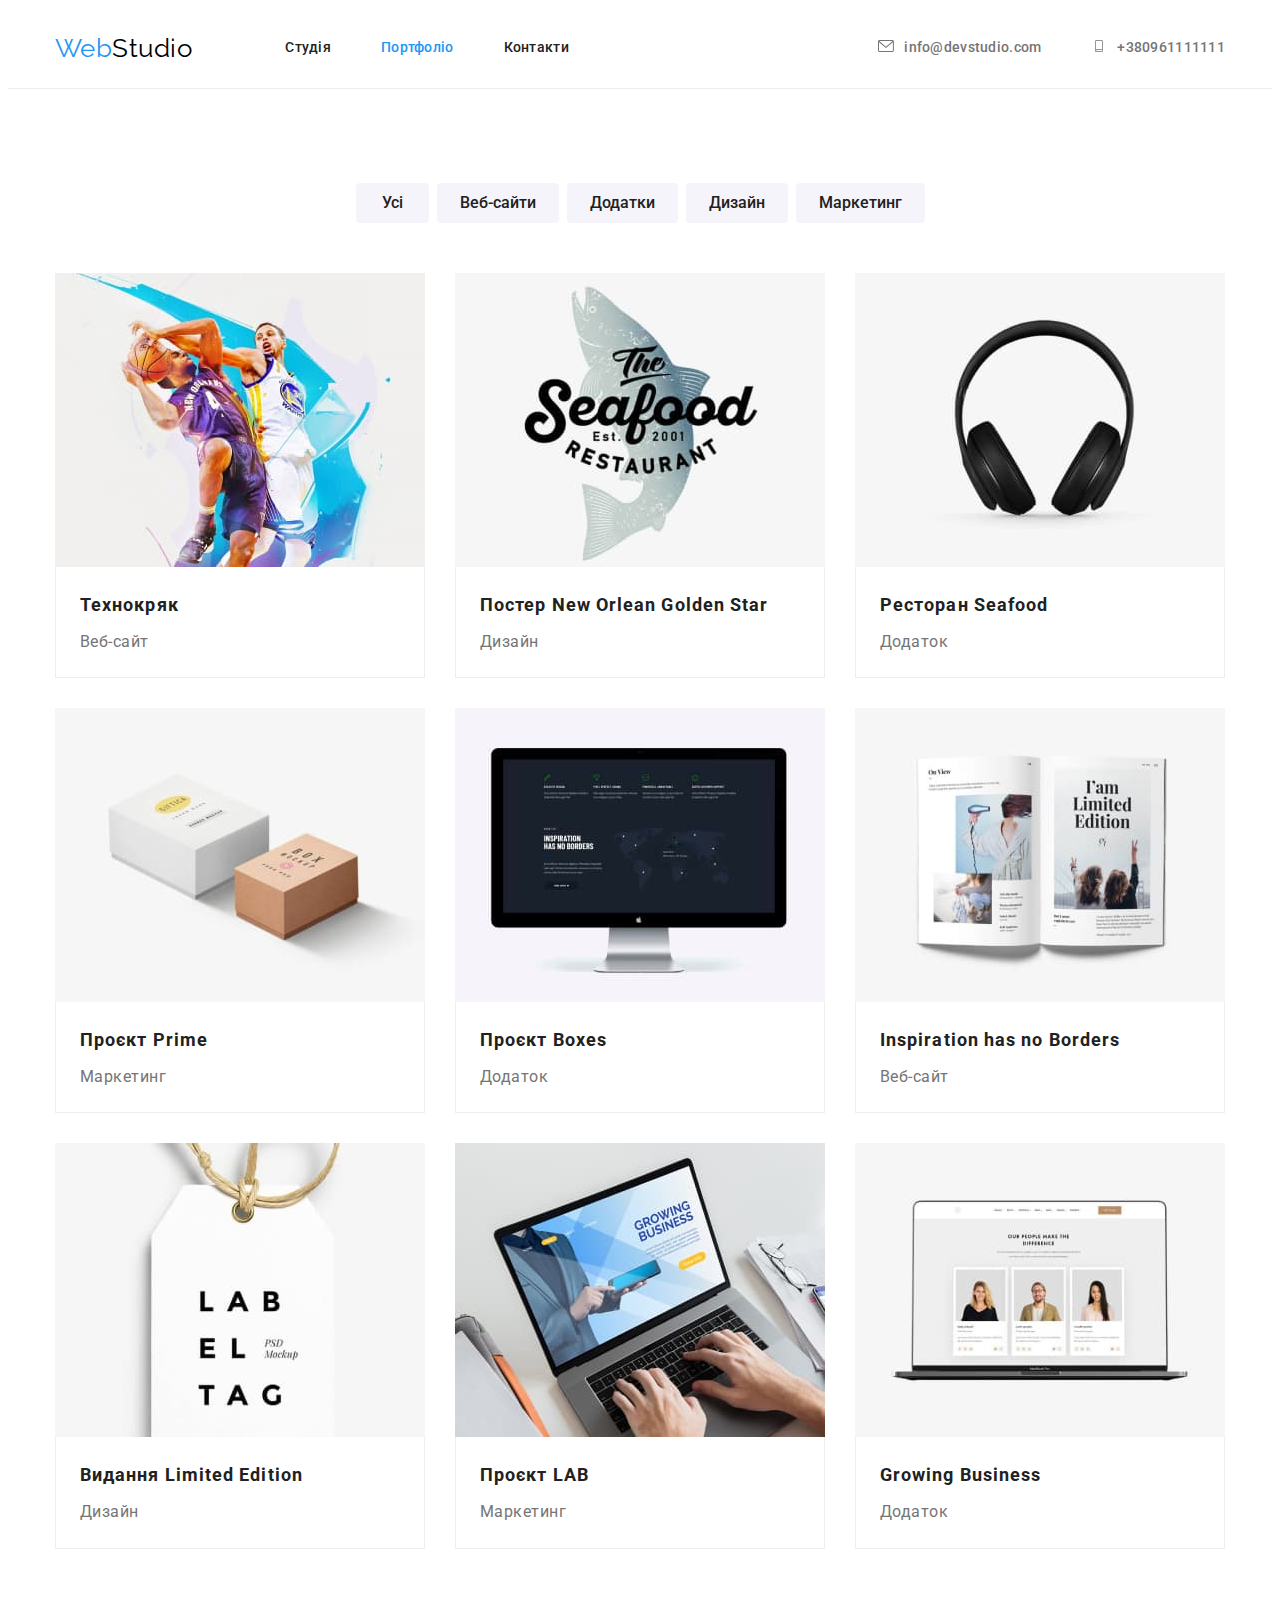
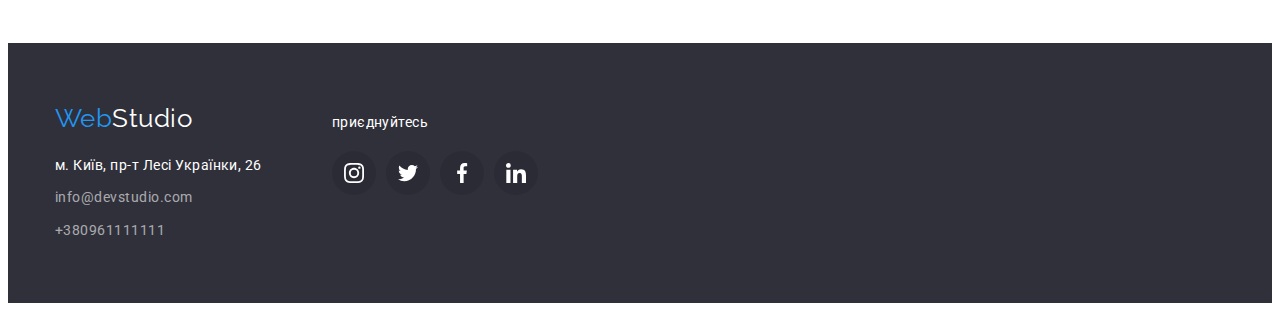
==== commit ff444b81: "homework4 fix6" ====
--- a/portfolio.html
+++ b/portfolio.html
@@ -36,19 +36,19 @@
           </ul>
         </nav>
         <ul class="contacts list">
-           <svg class="contact-icon" width="16" height="12">
-              <use href="./images/symbol-defs.svg#icon-envelope"></use>
-            </svg>
+           
           <li class="item">
             <a href="mailto:info@devstudio.com" class="contacts-link"
-              >info@devstudio.com</a
+              > <svg class="contact-icon" width="16" height="12">
+              <use href="./images/symbol-defs.svg#icon-envelope"></use>
+            </svg>info@devstudio.com</a
             >
           </li>
-            <svg class="contact-icon" width="16" height="12">
+           
+          <li class="item">
+            <a href="tel:+380961111111" class="contacts-link tel">  <svg class="contact-icon" width="16" height="12">
               <use href="./images/symbol-defs.svg#icon-smartphone1"></use>
-            </svg>
-          <li class="item">
-            <a href="tel:+380961111111" class="contacts-link tel">+380961111111</a>
+            </svg>+380961111111</a>
           </li>
         </ul>
       </div>
--- a/css/styles.css
+++ b/css/styles.css
@@ -117,19 +117,16 @@
 .contacts {
    display: flex;
    align-items: center;
-   gap: 10px;
+   justify-content: center;
+   
 }
 .contacts .item + .item {
 margin-left: 50px;
 }
-.contact-icon {
-   fill: #757575;
-}
-.contact-icon:hover {
-fill: var(--accent-color);
-}
+
 .contacts-link {
    display: flex;
+   justify-content: center;
    color: var(--secondary-text-color);
    text-decoration: none;
    font-size: 14px;
@@ -138,14 +135,16 @@
    font-weight: 500;
  padding-top:  32px;
  padding-bottom: 32px;
-
-}
-
+gap: 10px;
+fill: var(--secondary-text-color);
+}
+.contact-icon {
+   fill: currentColor;
+}
 
 .contacts-link:hover,
 .contacts-link:focus {
  color: var(--accent-color);
- 
  
 }
 
@@ -218,7 +217,15 @@
    display: flex;
 margin-top: 0;
 margin-bottom: 0;
-
+}
+
+.organization {
+   display: flex;
+   width: 270px;
+   height: 120px;
+   background-color: var(--third-bc-color);
+   justify-content: center;
+   margin-bottom: 30px;
 }
 .section-list .item:not(:last-child) {
    margin-right: 30px;
@@ -244,23 +251,6 @@
    margin-right: 30px;
 }
 
-.organization {
-display: flex;
-gap: 30px;
-margin-bottom: 30px;
-}
-.organization-item {
-flex-basis: calc((100% - 90px) / 4);
-}
-.organization-item {
-display: flex;
-justify-content: center;
-align-items: center;
-width: 270px;
-height: 120px;
-background-color: var(--third-bc-color);
-border-radius: 4px;
-}
 .section-title1 {
   font-size: 14px;
     line-height: 1.14;
@@ -269,9 +259,6 @@
   margin-bottom: 10px;
   }    
       
-
-    
-
 .section-text {
    color: var(--secondary-text-color);
   font-size: 14px;
@@ -410,7 +397,7 @@
 margin-top: 20px;
 border-radius: 50px;
 fill: var(--third-text-color);
-background-color: rgba(0, 0, 0, 0.2);
+background-color: rgba(0, 0, 0, 0.1);
 justify-content: center;
 align-items: center;
 }
@@ -528,6 +515,8 @@
 .section3-button:focus {
    color: var(--third-text-color);
    background-color: var(--accent-color);
+   box-shadow: 0px 3px 1px rgba(0, 0, 0, 0.1), 0px 1px 2px rgba(0, 0, 0, 0.08), 0px 2px 2px rgba(0, 0, 0, 0.12);
+      border-radius: 4px;
 }
 
  .section3-cards {
